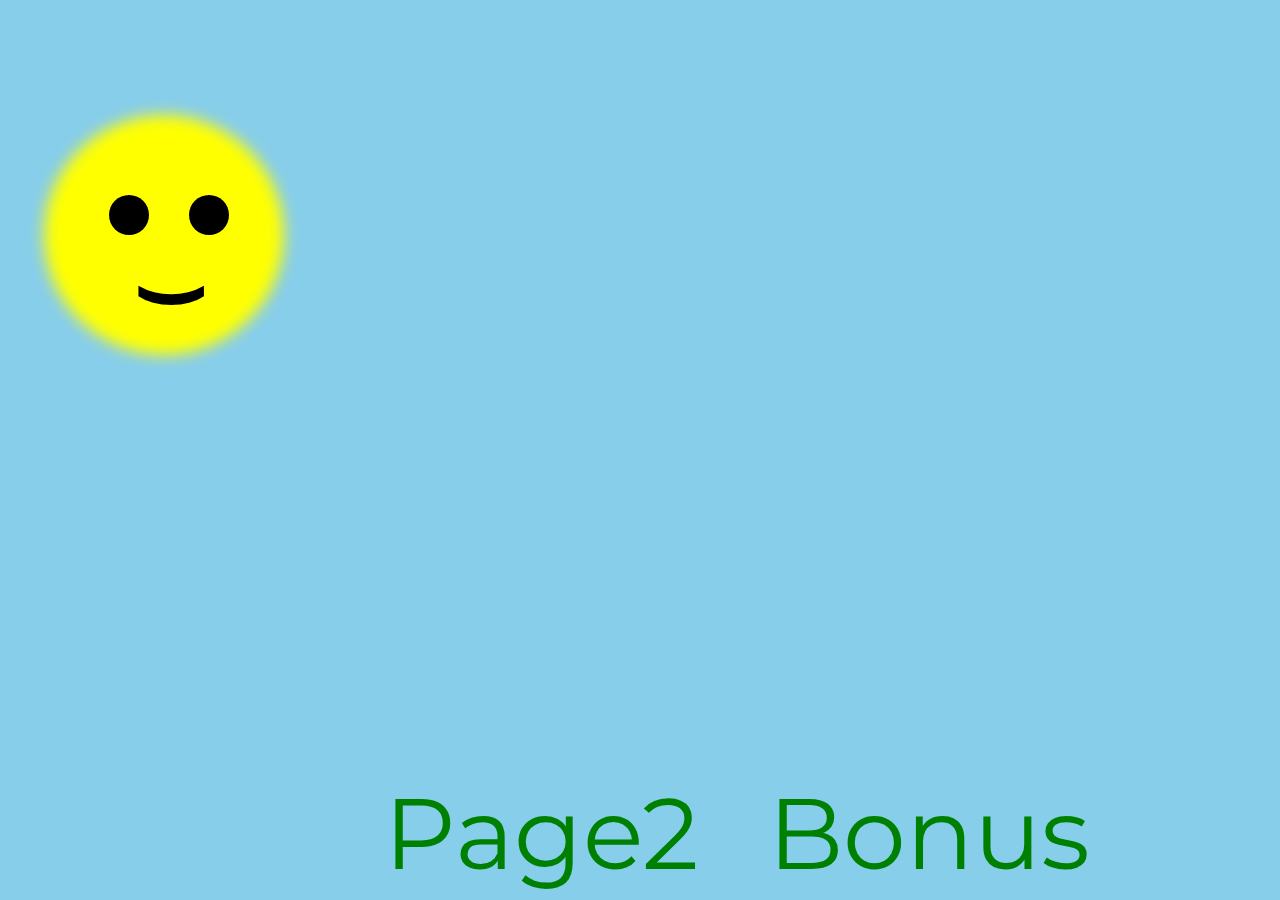
==== index.html @ 23c926ee "My animation" ====
<!DOCTYPE html>
<html lang="en">
<head>
    <meta charset="UTF-8">
    <meta name="viewport" content="width=device-width, initial-scale=1.0">
    <link rel="stylesheet" href="style/reset.css">
    <link rel="stylesheet" href="style/style.css">
    <title>Document</title>
</head>
<body class="sunset">
    <div class="sun">
        <div class="eyes"></div>
        <div class="mouth">)</div>
    </div>
    <a href="page/bonus.html" class="bonus">Bonus</a>
    <a href="page/page2.html" class="page2">Page2</a>
</body>
</html>
---- style/style.css ----
@import url("https://fonts.googleapis.com/css2?family=Montserrat&display=swap");
body {
  font-family: "Montserrat", sans-serif;
}

body.bonus {
  background-color: rgb(20, 20, 20);
}
body.bonus #daniccimo {
  position: absolute;
  top: 25%;
  left: 50%;
  transform: translateX(-50%);
  white-space: nowrap;
}
body.bonus #daniccimo span {
  display: inline-block;
  font-size: 250px;
  color: rgb(25, 25, 25);
}

@keyframes DaniCcimo {
  from {
    color: rgb(25, 25, 25);
  }
  to {
    color: yellow;
    text-shadow: 0px 0px 25px yellow;
  }
}
body.sunset {
  background-color: skyblue;
}
body.sunset .sun {
  position: absolute;
  top: 15%;
  left: 5%;
  padding: 100px;
  border-radius: 50%;
  box-shadow: 0px 0px 15px 20px yellow;
  background-color: yellow;
  transition: all 1s ease-in-out;
  animation: sunset 6s ease-in-out;
}
body.sunset .sun:hover {
  transform: rotate(360deg);
}
body.sunset .sun .eyes {
  position: absolute;
  top: 30%;
  left: 50%;
}
body.sunset .sun .eyes::before {
  content: "";
  position: absolute;
  top: 0;
  left: 25px;
  padding: 20px;
  border-radius: 50%;
  background-color: black;
}
body.sunset .sun .eyes::after {
  content: "";
  position: absolute;
  top: 0;
  left: -55px;
  padding: 20px;
  border-radius: 50%;
  background-color: black;
}
body.sunset .sun .mouth {
  position: absolute;
  top: 70%;
  left: 50%;
  font-weight: bold;
  font-size: 70px;
  transform: rotate(90deg) translateX(-50%);
}
body.sunset .bonus {
  position: absolute;
  top: 87%;
  left: 60%;
  display: block;
  font-size: 100px;
  text-decoration: none;
  color: green;
}
body.sunset .page2 {
  position: absolute;
  top: 87%;
  left: 30%;
  display: block;
  font-size: 100px;
  text-decoration: none;
  color: green;
}

@keyframes sunset {
  0% {
    top: 15%;
    left: 5%;
  }
  33% {
    top: 15%;
    left: 75%;
    transform: scale(1.5) rotate(360deg);
  }
  66% {
    top: 50%;
    left: 50%;
    transform: scale(2) translateX(-30%);
  }
}
body.page2 * {
  display: block;
  margin: 45px 30px;
  border-radius: 50px;
}
body.page2 audio {
  border: 3px solid black;
  border-radius: 50px;
}/*# sourceMappingURL=style.css.map */
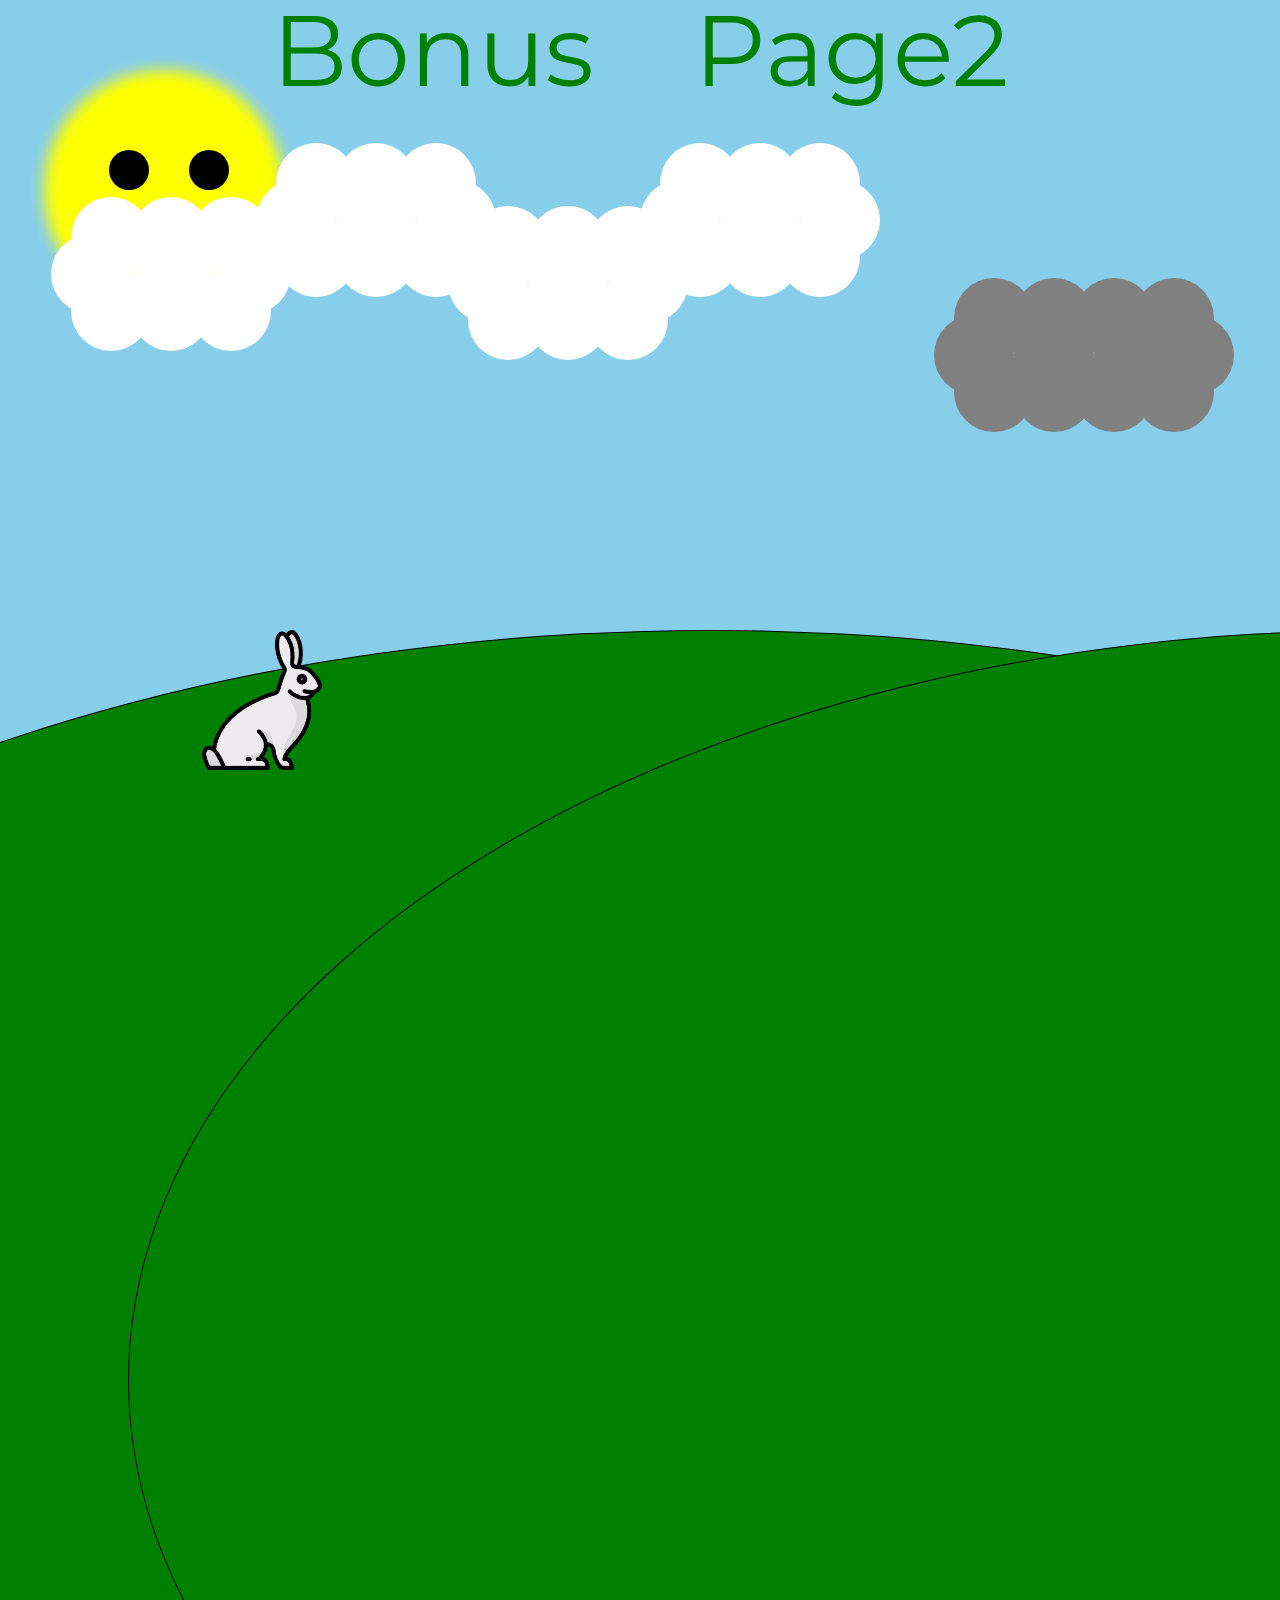
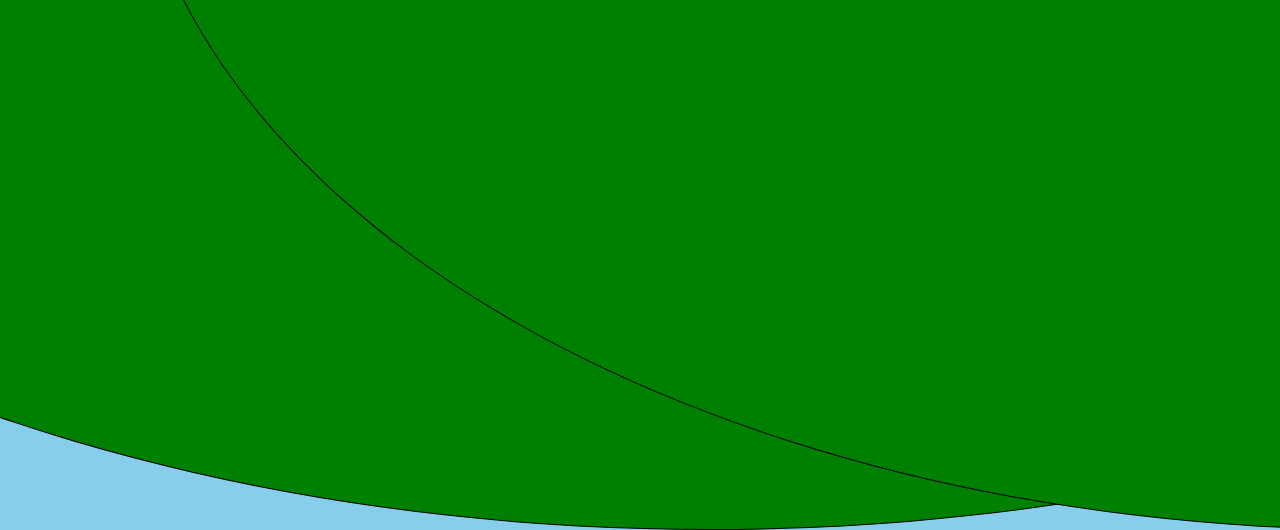
==== commit 8589d938: "Fixed code" ====
--- a/index.html
+++ b/index.html
@@ -5,14 +5,87 @@
     <meta name="viewport" content="width=device-width, initial-scale=1.0">
     <link rel="stylesheet" href="style/reset.css">
     <link rel="stylesheet" href="style/style.css">
-    <title>Document</title>
+    <title>index</title>
 </head>
 <body class="sunset">
-    <div class="sun">
+    <div class="sun"> <!-- Использовал translate в облачках -->
         <div class="eyes"></div>
-        <div class="mouth">)</div>
+        <div class="mouth">D</div>
     </div>
-    <a href="page/bonus.html" class="bonus">Bonus</a>
-    <a href="page/page2.html" class="page2">Page2</a>
+    <div class="cloud">
+        <div class="circle-cloud"></div>
+        <div class="circle-cloud"></div>
+        <div class="circle-cloud"></div>
+        <div class="circle-cloud up"></div>
+        <div class="circle-cloud up"></div>
+        <div class="circle-cloud up"></div>
+        <div class="circle-cloud down"></div>
+        <div class="circle-cloud down"></div>
+        <div class="circle-cloud down"></div>
+    </div>
+    <div class="cloud">
+        <div class="circle-cloud"></div>
+        <div class="circle-cloud"></div>
+        <div class="circle-cloud"></div>
+        <div class="circle-cloud up"></div>
+        <div class="circle-cloud up"></div>
+        <div class="circle-cloud up"></div>
+        <div class="circle-cloud down"></div>
+        <div class="circle-cloud down"></div>
+        <div class="circle-cloud down"></div>
+    </div>
+    <div class="cloud">
+        <div class="circle-cloud"></div>
+        <div class="circle-cloud"></div>
+        <div class="circle-cloud"></div>
+        <div class="circle-cloud up"></div>
+        <div class="circle-cloud up"></div>
+        <div class="circle-cloud up"></div>
+        <div class="circle-cloud down"></div>
+        <div class="circle-cloud down"></div>
+        <div class="circle-cloud down"></div>
+    </div>
+    <div class="cloud">
+        <div class="circle-cloud"></div>
+        <div class="circle-cloud"></div>
+        <div class="circle-cloud"></div>
+        <div class="circle-cloud up"></div>
+        <div class="circle-cloud up"></div>
+        <div class="circle-cloud up"></div>
+        <div class="circle-cloud down"></div>
+        <div class="circle-cloud down"></div>
+        <div class="circle-cloud down"></div>
+    </div>
+    <div class="cloud dark">
+        <div class="circle-cloud"></div>
+        <div class="circle-cloud"></div>
+        <div class="circle-cloud"></div>
+        <div class="circle-cloud"></div>
+        <div class="circle-cloud up"></div>
+        <div class="circle-cloud up"></div>
+        <div class="circle-cloud up"></div>
+        <div class="circle-cloud up"></div>
+        <div class="circle-cloud down"></div>
+        <div class="circle-cloud down"></div>
+        <div class="circle-cloud down"></div>
+        <div class="circle-cloud down"></div>
+        <div class="lightning-wrap">
+            <div class="lightning"></div>
+            <div class="lightning"></div>
+            <div class="lightning"></div>
+        </div>
+    </div>
+    <div class="rabbit">
+        <img src="img/rabbit.png" alt="">
+    </div>
+    <div class="grow">
+        <div class="circle-left"></div>
+        <div class="circle-right"></div>
+    </div>
+    <div class="link">
+        <a href="page/bonus.html" class="bonus">Bonus</a>
+        <a href="page/page2.html" class="page2">Page2</a>
+    </div>
+    <script src="js/main.js"></script>
 </body>
 </html>--- a/style/style.css
+++ b/style/style.css
@@ -19,28 +19,20 @@
   color: rgb(25, 25, 25);
 }
 
-@keyframes DaniCcimo {
-  from {
-    color: rgb(25, 25, 25);
-  }
-  to {
-    color: yellow;
-    text-shadow: 0px 0px 25px yellow;
-  }
-}
 body.sunset {
   background-color: skyblue;
+  overflow: hidden;
 }
 body.sunset .sun {
   position: absolute;
-  top: 15%;
+  top: 10%;
   left: 5%;
   padding: 100px;
   border-radius: 50%;
   box-shadow: 0px 0px 15px 20px yellow;
   background-color: yellow;
   transition: all 1s ease-in-out;
-  animation: sunset 6s ease-in-out;
+  animation: sunMove 15s infinite;
 }
 body.sunset .sun:hover {
   transform: rotate(360deg);
@@ -71,52 +63,340 @@
 body.sunset .sun .mouth {
   position: absolute;
   top: 70%;
-  left: 50%;
+  left: 37%;
   font-weight: bold;
   font-size: 70px;
   transform: rotate(90deg) translateX(-50%);
 }
-body.sunset .bonus {
-  position: absolute;
-  top: 87%;
-  left: 60%;
+body.sunset .cloud {
+  display: flex;
+  position: absolute;
+  top: 26%;
+  left: 4%;
+}
+body.sunset .cloud:nth-child(2) {
+  animation: cloud 8s infinite;
+}
+body.sunset .cloud:nth-child(3) {
+  animation: cloud 6s infinite;
+}
+body.sunset .cloud:nth-child(4) {
+  animation: cloud 10s infinite;
+}
+body.sunset .cloud:nth-child(5) {
+  animation: cloud 7s infinite;
+}
+body.sunset .cloud .circle-cloud {
+  width: 80px;
+  height: 80px;
+  background: rgb(255, 255, 255);
+  border-radius: 50%;
+}
+body.sunset .cloud .circle-cloud.up {
+  position: absolute;
+  top: -37px;
+  left: 20px;
+}
+body.sunset .cloud .circle-cloud.up:nth-child(5) {
+  left: 80px;
+}
+body.sunset .cloud .circle-cloud.up:nth-child(6) {
+  left: 140px;
+}
+body.sunset .cloud .circle-cloud.down {
+  position: absolute;
+  top: 37px;
+  left: 20px;
+}
+body.sunset .cloud .circle-cloud.down:nth-child(7) {
+  left: 80px;
+}
+body.sunset .cloud .circle-cloud.down:nth-child(8) {
+  left: 140px;
+}
+body.sunset .cloud:nth-child(3) {
+  top: 20%;
+  left: 20%;
+}
+body.sunset .cloud:nth-child(4) {
+  top: 27%;
+  left: 35%;
+}
+body.sunset .cloud:nth-child(5) {
+  top: 20%;
+  left: 50%;
+}
+body.sunset .cloud.dark {
+  top: 35%;
+  left: 73%;
+  z-index: 8;
+}
+body.sunset .cloud.dark .circle-cloud {
+  background-color: gray;
+}
+body.sunset .cloud.dark .circle-cloud:nth-child(4) {
+  position: relative;
+  left: -20px;
+}
+body.sunset .cloud.dark .circle-cloud.up {
+  top: -37px;
+  left: 20px;
+}
+body.sunset .cloud.dark .circle-cloud.up:nth-child(6) {
+  left: 80px;
+}
+body.sunset .cloud.dark .circle-cloud.up:nth-child(7) {
+  left: 140px;
+}
+body.sunset .cloud.dark .circle-cloud.up:nth-child(8) {
+  left: 200px;
+}
+body.sunset .cloud.dark .circle-cloud.down {
+  top: 37px;
+  left: 20px;
+}
+body.sunset .cloud.dark .circle-cloud.down:nth-child(9) {
+  left: 80px;
+}
+body.sunset .cloud.dark .circle-cloud.down:nth-child(10) {
+  left: 140px;
+}
+body.sunset .cloud.dark .circle-cloud.down:nth-child(11) {
+  left: 200px;
+}
+body.sunset .cloud.dark .lightning-wrap {
+  display: none;
+  position: absolute;
+  top: 125px;
+  left: 80px;
+}
+body.sunset .cloud.dark .lightning-wrap.lightningShow {
+  display: block;
+}
+body.sunset .cloud.dark .lightning-wrap .lightning {
+  position: absolute;
+  top: 0;
+  left: 0;
+}
+body.sunset .cloud.dark .lightning-wrap .lightning:nth-child(1) {
+  width: 0;
+  height: 0;
+  border-left: 30px solid transparent;
+  border-right: 30px solid transparent;
+  border-bottom: 150px solid yellow;
+  transform: skew(-10deg) rotate(10deg);
+}
+body.sunset .cloud.dark .lightning-wrap .lightning:nth-child(2) {
+  top: 140px;
+  left: -37px;
+  width: 100px;
+  height: 50px;
+  transform: skew(-30deg);
+  background: yellow;
+}
+body.sunset .cloud.dark .lightning-wrap .lightning:nth-child(3) {
+  top: 180px;
+  left: -34px;
+  width: 0;
+  height: 0;
+  border-left: 30px solid transparent;
+  border-right: 30px solid transparent;
+  border-bottom: 150px solid yellow;
+  transform: skew(-10deg) rotate(190deg);
+}
+body.sunset .rabbit {
+  position: absolute;
+  top: 70%;
+  left: 15%;
+  transform: scaleX(-1);
+  animation: rabbitMove 5s infinite;
+  z-index: 10;
+}
+body.sunset .rabbit img {
+  height: 140px;
+}
+body.sunset .grow {
+  display: flex;
+}
+body.sunset .grow .circle-left {
+  position: absolute;
+  top: 70%;
+  left: -50%;
+  width: 2700px;
+  height: 1500px;
+  border: 1px solid black;
+  background: green;
+  border-radius: 50%;
+}
+body.sunset .grow .circle-right {
+  position: absolute;
+  top: 70%;
+  left: 10%;
+  width: 2500px;
+  height: 1500px;
+  border: 1px solid black;
+  background: green;
+  border-radius: 50%;
+}
+body.sunset .link {
+  position: absolute;
+  left: 50%;
+  transform: translateX(-50%);
+  display: flex;
+  gap: 100px;
+}
+body.sunset .link .bonus {
   display: block;
   font-size: 100px;
   text-decoration: none;
   color: green;
 }
-body.sunset .page2 {
-  position: absolute;
-  top: 87%;
-  left: 30%;
+body.sunset .link .page2 {
   display: block;
   font-size: 100px;
   text-decoration: none;
   color: green;
 }
 
-@keyframes sunset {
+body.page2 .wrap {
+  display: flex;
+  justify-content: center;
+  flex-wrap: wrap;
+  width: -moz-fit-content;
+  width: fit-content;
+  margin: 0 auto;
+  margin-top: 20px;
+  padding: 10px;
+  border: 4px solid black;
+  border-radius: 20px;
+  background-color: bisque;
+}
+body.page2 .wrap div {
+  margin: 10px;
+}
+body.page2 .wrap .googleMap-wrap {
+  margin-right: 0;
+  padding-right: 10px;
+  border-right: 2px solid black;
+}
+body.page2 .wrap .googleMap-wrap iframe {
+  border-radius: 20px;
+}
+body.page2 .wrap .video-wrap video {
+  height: 600px;
+  border-radius: 20px;
+}
+body.page2 .wrap .audio-wrap {
+  flex: 0 0 77%;
+  margin-top: 0;
+  padding-top: 10px;
+  border-top: 2px solid black;
+}
+body.page2 .wrap .audio-wrap audio {
+  display: block;
+  margin: 0 auto;
+  border-radius: 20px;
+}
+
+@keyframes DaniCcimo {
+  from {
+    color: rgb(25, 25, 25);
+  }
+  to {
+    color: yellow;
+    text-shadow: 0px 0px 25px yellow;
+  }
+}
+@keyframes cloud {
   0% {
-    top: 15%;
+    transform: translateX(0);
+  }
+  50% {
+    transform: translateX(10%);
+  }
+}
+@keyframes rabbitMove {
+  0% {
+    top: 70%;
+    left: 15%;
+    transform: scaleX(-1);
+  }
+  10% {
+    top: 60%;
+    transform: scaleX(-1) scale(1.25);
+  }
+  20% {
+    top: 80%;
+    left: 40%;
+    transform: scaleX(-1) scale(1.5);
+  }
+  30% {
+    top: 70%;
+    transform: scaleX(-1) scale(1.5);
+  }
+  40% {
+    top: 80%;
+    left: 65%;
+    transform: scaleX(-1) scale(1.5);
+  }
+  50% {
+    top: 80%;
+    left: 65%;
+    transform: scaleX(1) scale(1.5);
+  }
+  60% {
+    top: 70%;
+    transform: scaleX(1) scale(1.5);
+  }
+  70% {
+    top: 80%;
+    left: 40%;
+    transform: scaleX(1) scale(1.5);
+  }
+  80% {
+    top: 60%;
+    transform: scaleX(1) scale(1.25);
+  }
+  90% {
+    top: 70%;
+    left: 15%;
+    transform: scaleX(1);
+  }
+}
+@keyframes sunMove {
+  0% {
+    top: 10%;
     left: 5%;
-  }
-  33% {
-    top: 15%;
-    left: 75%;
-    transform: scale(1.5) rotate(360deg);
-  }
-  66% {
-    top: 50%;
-    left: 50%;
-    transform: scale(2) translateX(-30%);
-  }
-}
-body.page2 * {
-  display: block;
-  margin: 45px 30px;
-  border-radius: 50px;
-}
-body.page2 audio {
-  border: 3px solid black;
-  border-radius: 50px;
+    transform: scale(1);
+  }
+  12% {
+    top: 45%;
+    left: 45%;
+    transform: scale(3.5) skew(-30deg);
+  }
+  25% {
+    top: 45%;
+    left: 45%;
+    transform: scale(3.5) skew(30deg);
+  }
+  50% {
+    top: 10%;
+    left: 85%;
+    transform: scale(1);
+  }
+  62% {
+    top: 45%;
+    left: 45%;
+    transform: scale(3.5) skew(30deg);
+  }
+  75% {
+    top: 45%;
+    left: 45%;
+    transform: scale(3.5) skew(-30deg);
+  }
+  100% {
+    top: 10%;
+    left: 5%;
+    transform: scale(1);
+  }
 }/*# sourceMappingURL=style.css.map */